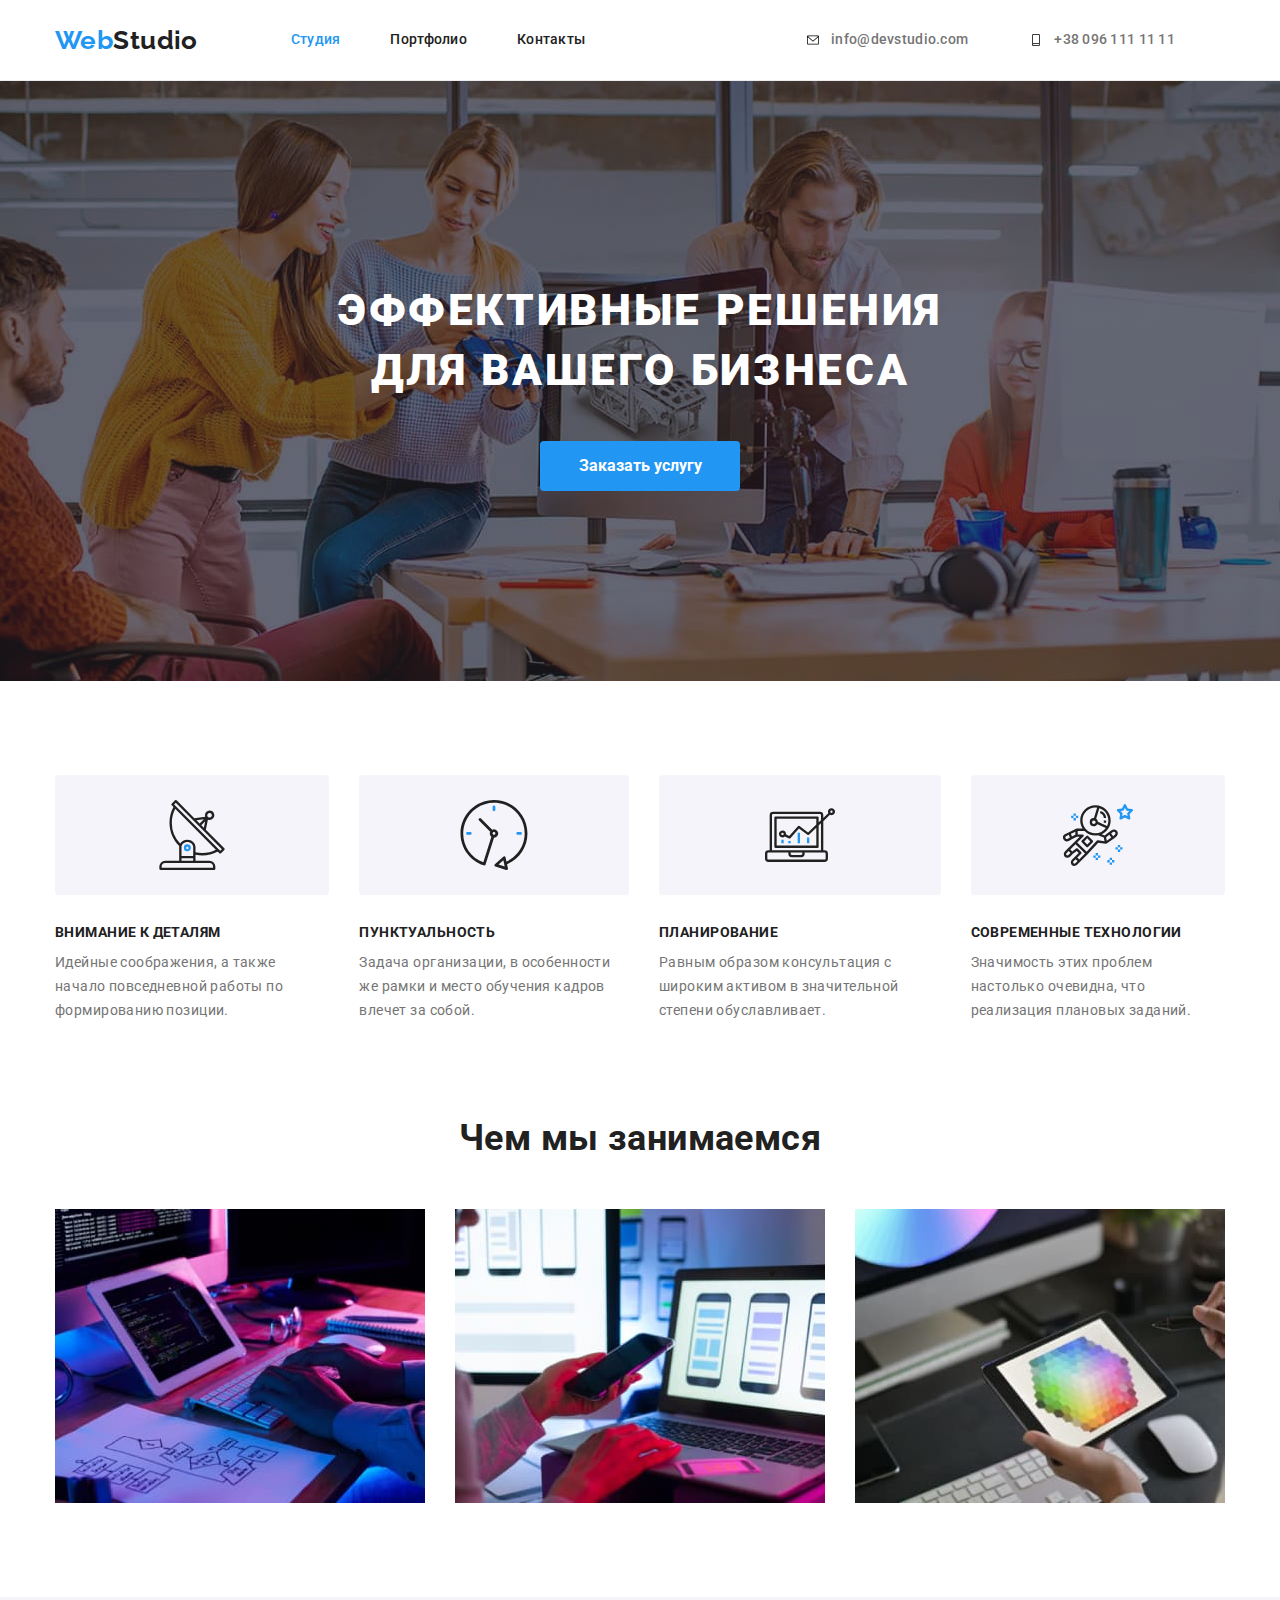
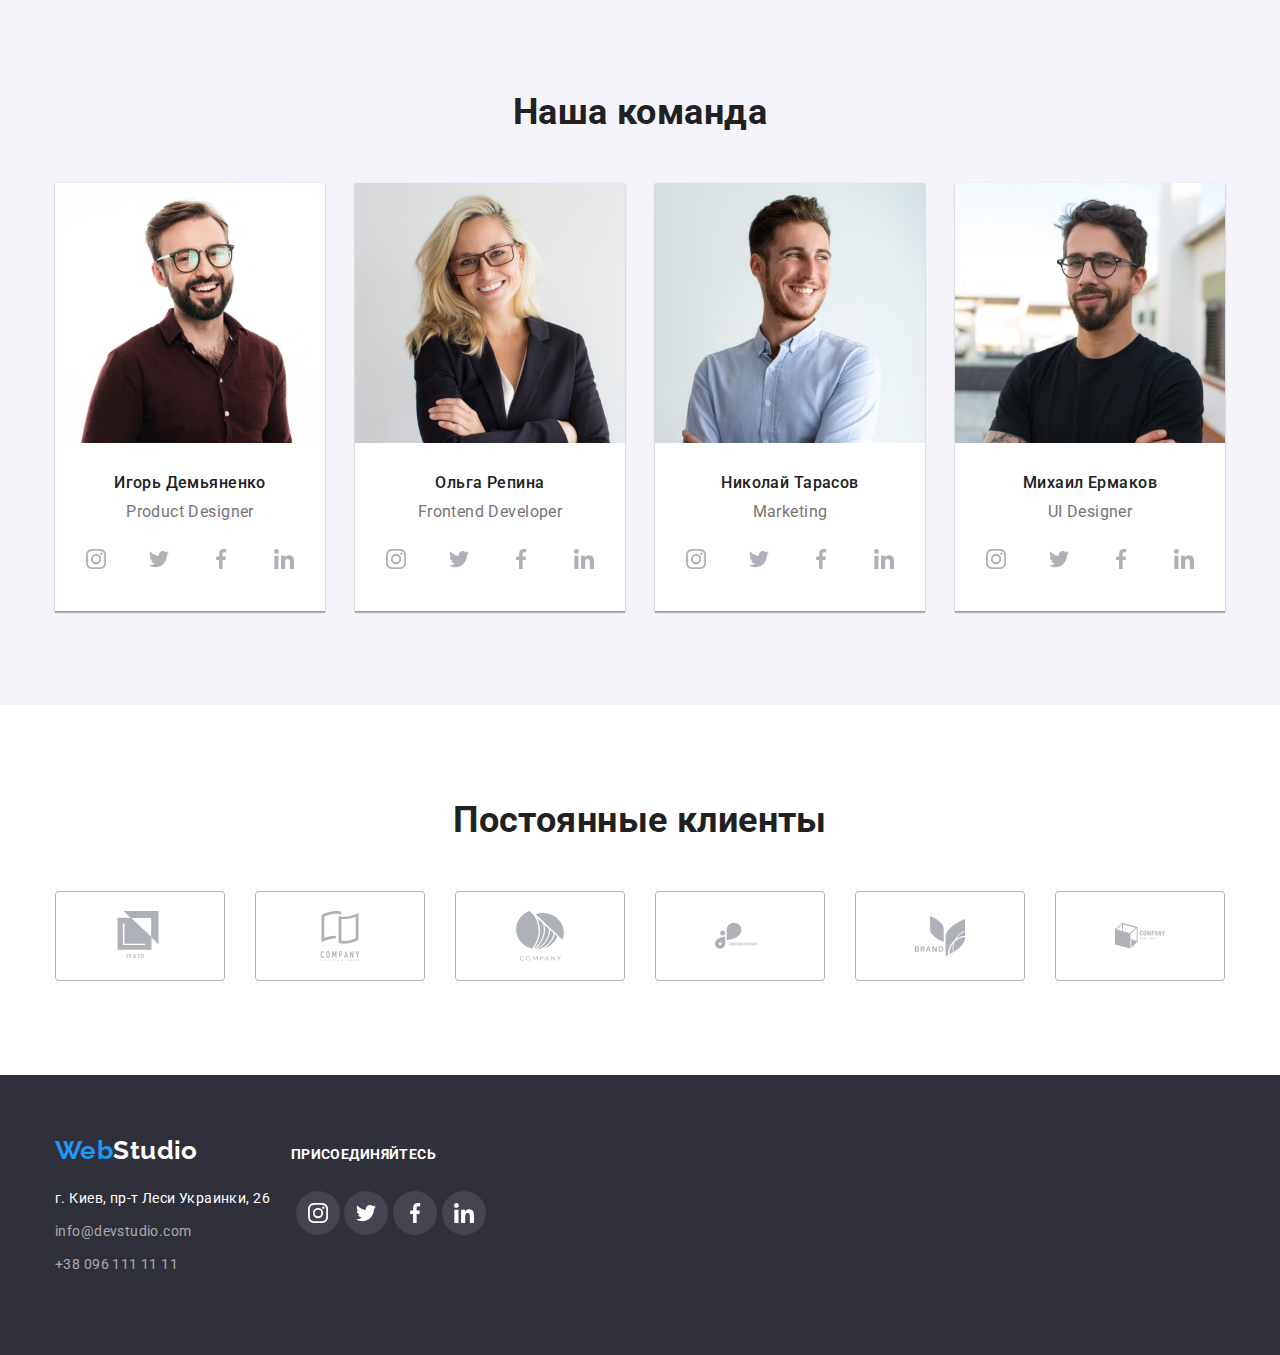
==== index.html @ 6f7464fd "добавляет фоновые изображения" ====
<!DOCTYPE html>
<html lang="ru">
<head>
    <meta charset="UTF-8">
    <meta name="viewport" content="width=device-width, initial-scale=1.0">
    <title>Студия</title>
    <!-- <link rel="preconnect" href="https://fonts.gstatic.com">
    <link rel="preconnect" href="https://fonts.gstatic.com"> -->
    <link rel="stylesheet" href="https://cdnjs.cloudflare.com/ajax/libs/modern-normalize/1.0.0/modern-normalize.min.css" />
    <link href="https://fonts.googleapis.com/css2?family=Raleway:wght@700&family=Roboto:wght@400;500;700;900&display=swap" rel="stylesheet" />
    <link rel="stylesheet" href="./css/styles.css" />
</head>
<body>
    <!-- Шапка сайта -->
    <header class="page-header">
        <!-- Навигация -->
        <div class="container header-container">
            <nav class="nav">
                <a href="./index.html" class="logo link" lang="en"><span class="logo-span">Web</span>Studio</a>
                <ul class="site-nav marker">
                    <li class="item"><a href="./index.html" class="link current">Студия</a></li>
                    <li class="item"><a href="./portfolio.html" class="link">Портфолио</a></li>
                    <li class="item"><a href="" class="link">Контакты</a></li>
                </ul>
            </nav>
            <ul class="auth-nav marker">
                <li class="item"> 
                    <a href="mailto:info@devstudio.com" lang="en" class="link">
                        <div class="icon-container">     
                            <svg class="head-icon" width="16" height="12">
                                <use href="./images/symbol-defs.svg#envelope"></use>                                               
                            </svg>
                        </div> 
                    info@devstudio.com</a>
                    
                </li>
                <li class="item">
                    
                        <a href="tel:+38 096 111 11 11" class="link">
                            <div class="icon-container">
                                <svg class="head-icon" width="16" height="12">
                                    <use href="./images/symbol-defs.svg#smartphone"></use>
                                </svg>
                            </div>
                        +38 096 111 11 11</a></li>
                    
            </ul>
        </div>
    </header>
    <main>
        <!-- Баннер -->
        <section class="hero">
            <div class="container">
                <h1 class="hero-title">Эффективные решения для вашего бизнеса</h1>
                <button class="button">Заказать услугу </button>
            </div>
        </section>
        <!-- Особенности работы -->
        <section class="section">
            <div class="container">
                <h2 class="section-title hiden">Особенности</h2>
                <ul class="features marker">
                    <li class="features-item icon-antenna">
                        <div class="icon-features">
                            <svg width="70" height="70">
                                <use href="./images/symbol-defs.svg#antenna"></use>
                            </svg>
                        </div>
                        <h3 class="features-title">Внимание к деталям</h3>
                        <p class="features-content">Идейные соображения, а также начало повседневной работы по формированию позиции.</p>
                    </li>
                    <li class="features-item icon-clock">
                        <div class="icon-features">
                            <svg width="70" height="70">
                                <use href="./images/symbol-defs.svg#clock"></use>
                            </svg>
                        </div>
                        <h3 class="features-title">Пунктуальность</h3>
                        <p class="features-content">Задача организации, в особенности же рамки и место обучения кадров влечет за собой.
                        </p>
                    </li>
                    <li class="features-item icon-diagram">
                        <div class="icon-features">
                            <svg width="70" height="70">
                                <use href="./images/symbol-defs.svg#diagram"></use>
                            </svg>
                        </div>
                        <h3 class="features-title">Планирование</h3>
                        <p class="features-content">Равным образом консультация с широким активом в значительной степени обуславливает.
                        </p>
                    </li>
                    <li class="features-item icon-astronaut">
                        <div class="icon-features">
                            <svg width="70" height="70">
                                <use href="./images/symbol-defs.svg#astronaut"></use>
                            </svg>
                        </div>
                        <h3 class="features-title">Современные технологии</h3>
                        <p class="features-content">Значимость этих проблем настолько очевидна, что реализация плановых заданий.</p>
                    </li>
                </ul>
            </div>
        </section>
        <!-- Примеры работы -->
        <section class="section">
            <div class="container">
                <h2 class="section-title">Чем мы занимаемся</h2>
                <ul class="pattern marker">
                    <li class="pattern-item"><img src="./images/example1.jpg" alt="Изображение, работа инженера за планшетом" width="370" height="294"></li>
                    <li class="pattern-item"><img src="./images/example2.jpg" alt="Изображение, работа за лептопом" width="370" height="294"></li>
                    <li class="pattern-item"><img src="./images/example3.jpg" alt="Изображение, работа дизайнера" width="370" height="294"></li>
                </ul>
            </div>
        </section>
        <!-- Команда -->
        <section class="section team-style">
            <div class="container">
                <h2 class="section-title">Наша команда</h2>
                <ul class="team marker">
                    <li class="team-member">
                        <img src="./images/teammember1.jpg" alt="Изображение мужчины" width="270" height="260">
                        <h3 class="team-title">Игорь Демьяненко</h3>
                        <p class="team-content" lang="en">Product Designer</p>
                        <ul class="team-link marker">
                            <li>
                                <a href="" aria-label="Инстаграм" class=" social-link">                                  
                                    <svg class="team-icon" width="20" height="20">
                                        <use href="./images/symbol-defs.svg#instagram"></use>
                                    </svg>
                                </a>
                            </li>
                            <li>
                                <a href="" aria-label="Твиттер" class="social-link">
                                    <svg class="team-icon" width="20" height="20">
                                        <use href="./images/symbol-defs.svg#twitter"></use>
                                    </svg>                                    
                                </a>
                            </li>
                            <li>
                                <a href="" aria-label="Фейсбук"class="link social-link">
                                    <svg class="team-icon" width="20" height="20">
                                        <use href="./images/symbol-defs.svg#facebook"></use>
                                    </svg>
                                </a>
                            </li>
                            <li>
                                <a href="" aria-label="Линкедин"class="link social-link">                                    
                                    <svg class="team-icon" width="20" height="20">
                                        <use href="./images/symbol-defs.svg#linkedin"></use>
                                    </svg>
                                </a>
                            </li>
                        </ul>
                    </li>
                    <li class="team-member">
                        <img src="./images/teammember2.jpg" alt="Изображение женщины" width="270" height="260">
                        <h3 class="team-title">Ольга Репина</h3>
                        <p class="team-content" lang="en">Frontend Developer</p>
                        <ul class="team-link marker">
                            <li>
                                <a href="" aria-label="Инстаграм" class="link social-link">
                                    <svg class="team-icon" width="20" height="20">
                                        <use href="./images/symbol-defs.svg#instagram"></use>
                                    </svg>
                                </a>
                            </li>
                            <li>
                                <a href="" aria-label="Твиттер" class="link social-link">
                                    <svg class="team-icon" width="20" height="20">
                                        <use href="./images/symbol-defs.svg#twitter"></use>
                                    </svg>
                                </a>
                            </li>
                            <li>
                                <a href="" aria-label="Фейсбук" class="link social-link">
                                    <svg class="team-icon" width="20" height="20">
                                        <use href="./images/symbol-defs.svg#facebook"></use>
                                    </svg>
                                </a>
                            </li>
                            <li>
                                <a href="" aria-label="Линкедин" class="link social-link">
                                    <svg class="team-icon" width="20" height="20">
                                        <use href="./images/symbol-defs.svg#linkedin"></use>
                                    </svg>
                                </a>
                            </li>
                        </ul>
                    <li class="team-member">
                        <img src="./images/teammember3.jpg" alt="Изображение мужчины" width="270" height="260">
                        <h3 class="team-title">Николай Тарасов</h3>
                        <p class="team-content" lang="en">Marketing</p>
                        <ul class="team-link marker">
                            <li>
                                <a href="" aria-label="Инстаграм" class="link social-link">
                                    <svg class="team-icon" width="20" height="20">
                                        <use href="./images/symbol-defs.svg#instagram"></use>
                                    </svg>
                                </a>
                            </li>
                            <li>
                                <a href="" aria-label="Твиттер" class="link social-link">
                                    <svg class="team-icon" width="20" height="20">
                                        <use href="./images/symbol-defs.svg#twitter"></use>
                                    </svg>
                                </a>
                            </li>
                            <li>
                                <a href="" aria-label="Фейсбук" class="link social-link">
                                    <svg class="team-icon" width="20" height="20">
                                        <use href="./images/symbol-defs.svg#facebook"></use>
                                    </svg>
                                </a>
                            </li>
                            <li>
                                <a href="" aria-label="Линкедин" class="link social-link">
                                    <svg class="team-icon" width="20" height="20">
                                        <use href="./images/symbol-defs.svg#linkedin"></use>
                                    </svg>
                                </a>
                            </li>
                        </ul>
                    </li>
                    <li class="team-member">
                        <img src="./images/teammember4.jpg" alt="Изображение мужчины" width="270" height="260">
                        <h3 class="team-title">Михаил Ермаков</h3>
                        <p class="team-content" lang="en">UI Designer</p>
                        <ul class="team-link marker">
                            <li>
                                <a href="" aria-label="Инстаграм" class="link social-link">
                                    <svg class="team-icon" width="20" height="20">
                                        <use href="./images/symbol-defs.svg#instagram"></use>
                                    </svg>
                                </a>
                            </li>
                            <li>
                                <a href="" aria-label="Твиттер" class="link social-link">
                                    <svg class="team-icon" width="20" height="20">
                                        <use href="./images/symbol-defs.svg#twitter"></use>
                                    </svg>
                                </a>
                            </li>
                            <li>
                                <a href="" aria-label="Фейсбук" class="link social-link">
                                    <svg class="team-icon" width="20" height="20">
                                        <use href="./images/symbol-defs.svg#facebook"></use>
                                    </svg>
                                </a>
                            </li>
                            <li>
                                <a href="" aria-label="Линкедин" class="link social-link">
                                    <svg class="team-icon" width="20" height="20">
                                        <use href="./images/symbol-defs.svg#linkedin"></use>
                                    </svg>
                                </a>
                            </li>
                        </ul>
                    </li>
                </ul>
            </div>
        </section>    
        <section class="section">
            <div class="container">
                <h2 class="section-title">Постоянные клиенты</h2>
                <ul class="clients marker">
                    <li class="clients-item">
                        <a href="" class="company-link">
                            <svg class="button-icon" width="50" height="50">
                                <use href="./images/symbol-defs.svg#logo-1"></use>
                            </svg>
                         </a>
                    </li>
                    <li class="clients-item">
                        <a href="" aria-label="Линкедин" class="link company-link">
                            <svg class="team-icon" width="50" height="50">
                                <use href="./images/symbol-defs.svg#logo-2"></use>
                            </svg>
                        </a>    
                    </li>
                    <li class="clients-item">
                        <a href="" aria-label="Линкедин" class="link company-link">
                            <svg class="team-icon" width="50" height="50">
                                <use href="./images/symbol-defs.svg#logo-3"></use>
                            </svg>
                        </a>    
                    </li>
                    <li class="clients-item">
                        <a href="" aria-label="Линкедин" class="link company-link">
                            <svg class="team-icon" width="50" height="50">
                                <use href="./images/symbol-defs.svg#logo-4"></use>
                            </svg>
                        </a>    
                    </li>
                    <li class="clients-item">
                        <a href="" aria-label="Линкедин" class="link company-link">
                            <svg class="team-icon" width="50" height="50">
                                <use href="./images/symbol-defs.svg#logo-5"></use>
                            </svg>
                        </a>    
                    </li>
                    <li class="clients-item">
                        <a href="" aria-label="Линкедин" class="link company-link">
                            <svg class="team-icon" width="50" height="50">
                                <use href="./images/symbol-defs.svg#logo-6"></use>
                            </svg>
                        </a>    
                    </li>
                </ul>
            </div>

        </section>  
    </main>
    <!-- Футер -->
    <footer class="footer">
        <div class="container">
            <div class="footer-asress">
                <a href="./index.html" class="logo link" lang="en"><span class="logo-span">Web</span>Studio</a>
                <address class="address">
                    г. Киев, пр-т Леси Украинки, 26
                </address>
                <ul class="footer-nav marker">
                    <li><a href="" class="footer-nav link" lang="en">info@devstudio.com</a></li>
                    <li><a href="" class="footer-nav link">+38 096 111 11 11</a></li>
                </ul>
            </div>
            <div class="footer-conteiner">
                <p>присоединяйтесь</p>
                <ul class="footer-link marker">
                    <li>
                        <a href="" aria-label="Инстаграм" class="social-link">
                            <svg class="team-icon" width="20" height="20">
                                <use href="./images/symbol-defs.svg#instagram"></use>
                            </svg>
                        </a>
                    </li>
                    <li>
                        <a href="" aria-label="Твиттер" class="social-link">
                            <svg class="team-icon" width="20" height="20">
                                <use href="./images/symbol-defs.svg#twitter"></use>
                            </svg>
                        </a>
                    </li>
                    <li>
                        <a href="" aria-label="Фейсбук" class="social-link">
                            <svg class="team-icon" width="20" height="20">
                                <use href="./images/symbol-defs.svg#facebook"></use>
                            </svg>
                        </a>
                    </li>
                    <li>
                        <a href="" aria-label="Линкедин" class="social-link">
                            <svg class="team-icon" width="20" height="20">
                                <use href="./images/symbol-defs.svg#linkedin"></use>
                            </svg>
                        </a>
                    </li>
                </ul>
            </div>
        </div>
    </footer>
</body>
</html>
---- css/styles.css ----
/* цвет заголовков  #212121; */
/* основной цвет текста #757575; */
/* белый  #FFFFFF; */
/* акцент #2196F3; */
/* цвет фона #E5E5E5; */
:root {
  --title-text-color: #212121;
  --accent-color: #2196f3;
  --primary-text-color: #757575;
  --page-background-color: #e5e5e5;
  --white-color: #ffffff;
  --second-bg-color: #2f303a;
  --third-bg-color: #f5f4fa;
  --card-set-gap: 30px;
}
body {
  background-color: var(--pfge-background-color);
  color: var(--primary-text-color);
  font-family: Roboto, sans-serif;
  font-weight: 400;
  font-size: 14px;
  line-height: 1.71;
  letter-spacing: 0.03em;
  min-height: 100vh;
}
/* Убираем внешние отступы */
body,
h1,
h2,
h3,
h4,
p {
  margin: 0;
}
img {
  display: block;
  max-width: 100%;
  height: auto;
}
:active,
:hover,
:focus {
  outline: 0;
  outline-offset: 0;
}
.container {
  width: 1200px;
  padding-left: 15px;
  padding-right: 15px;

  margin-left: auto;
  margin-right: auto;
  margin: 0 auto;
}
.section {
  padding-top: 94px;
}
.hero {
  padding-top: 200px;
  padding-bottom: 200px;
}
.hero-title {
  font-family: roboto;
}
.link {
  text-decoration: none;
}
.marker {
  list-style: none;
  padding: 0;
  margin: 0;
}
/* site-nav */
/* .page-header {
  display: flex;
  align-items: center;
  justify-content: space-between;
  padding: 10px;
} */
.nav,
.site-nav,
.auth-nav,
.header-container {
  display: flex;
  justify-content: space-between;
  align-items: center;
}
.page-header {
  border-bottom: 1px solid #ececec;
}

.logo {
  color: var(--title-text-color);
  font-family: Raleway;
  font-weight: 700;
  font-size: 26px;
  line-height: 1.19;

  display: inline-block;
  margin-right: 93px;
}
.logo-span {
  color: var(--accent-color);
}
.site-nav .link,
.auth-nav .link {
  color: var(--title-text-color);
  font-weight: 500;
  font-size: 14px;
  line-height: 1.14;
  letter-spacing: 0.02em;
  margin-right: 50px;

  padding-top: 32px;
  padding-bottom: 32px;
  display: flex;
}
.site-nav .link:not(:last-child) {
  margin-right: 50px;
}
.auth-nav .link {
  color: var(--primary-text-color);
  margin-left: 10px;
}

.site-nav .link.current {
  color: var(--accent-color);
}
.site-nav .link:hover,
.auth-nav .link:hover,
.site-nav .link:focus,
.auth-nav .link:focus {
  color: var(--accent-color);
  fill: var(--accent-color);
}
.icon-container {
  cursor: pointer;
  display: flex;
  align-items: center;
  margin-right: 10px;
}
/* .icon-container:hover.head-icon {
  fill: var(--accent-color);
} */
/* hero */
.hero {
  max-width: 1600px;
  height: 600px;
  margin-right: auto;
  margin-left: auto;
  background-image: linear-gradient(
      to right,
      rgba(47, 48, 58, 0.4),
      rgba(47, 48, 58, 0.4)
    ),
    url(../images/hero-img-bg.jpg);
  background-repeat: no-repeat;
  background-position: center;
  background-size: cover;
  text-align: center;
  background-color: rgba(47, 48, 58, 0.4);
}
.hero-title {
  color: var(--white-color);
  font-weight: 900;
  font-size: 44px;
  line-height: 1.36;
  letter-spacing: 0.06em;
  text-align: center;
  text-transform: uppercase; /*прописными*/
  max-width: 700px;

  margin-top: 0;
  margin: 0 auto 40px;
  display: block;
}
/* button */
.button {
  color: var(--white-color);
  background-color: var(--accent-color);
  font-family: inherit;
  font-weight: 700;
  font-size: 16px;
  line-height: 1.9;
  text-align: center;

  padding: 10px 32px;
  min-width: 200px;
  height: 50px;
  border-radius: 4px;
  margin: 0 auto;
  border: none;
  cursor: pointer;
}
/* sections */
.section-title {
  color: var(--title-text-color);
  font-weight: 700;
  font-size: 36px;
  line-height: 1.17;
  text-align: center;

  margin-top: 0;
  margin-bottom: 50px;
}
.features {
  display: flex;
}
.features-item:not(:last-child) {
  margin-right: 30px;
}
.features-item {
  display: inline-block;
}
.icon-features {
  display: flex;
  align-items: center;
  justify-content: center;
  border-radius: 4px;
  margin-bottom: 30px;
  height: 120px;
  fill: var(--primary-text-color);
  background-color: var(--third-bg-color);
}

/* добавляет через фон иконки 
.features-item::before {
  display: block;
  content: '';
  height: 120px;
  background-size: contain;
  background-repeat: no-repeat;
  background-position: center;
  background-color: var(--third-bg-color);
  border-radius: 4px;
  margin-bottom: 30px;
}
.icon-antenna::before {
  background-image: url(../images/antenna.svg);
}
.icon-astronaut::before {
  background-image: url(../images/astronaut.svg);
}
.icon-diagram::before {
  background-image: url(../images/diagram.svg);
}
.icon-clock::before {
  background-image: url(../images/clock.svg);
} */
.features-title {
  color: var(--title-text-color);
  font-weight: 700;
  font-size: 14px;
  line-height: 1.14;
  text-transform: uppercase;

  margin-top: 0;
  margin-bottom: 10px;
}
.features-content {
  color: var(--primary-text-color);
  margin-top: 0;
  margin-bottom: 0;

  display: flex;
}
.pattern {
  display: flex;
  justify-content: space-between;
}
.pattern-item {
  display: block;
}
/* .pattern-item:not(:last-child) {
  margin-right: 30px;
} */
.team {
  display: flex;
  padding-bottom: 94px;
}
.team-title {
  color: var(--title-text-color);
  font-weight: 500;
  font-size: 16px;
  line-height: 1.19;

  margin-top: 30px;
  margin-bottom: 10px;
  text-align: center;
}
.team-content {
  color: var(--primary-text-color);
  font-weight: 400;
  font-size: 16px;
  line-height: 1.19;

  margin-top: 0;
  margin-bottom: 0;
  padding-bottom: 16px;
  text-align: center;

  background: #ffffff;

  border-bottom: 4px;
}
.team-style {
  background-color: var(--third-bg-color);
  margin-top: 94px;
}
.team-member {
  background-color: var(--white-color);
  box-shadow: 0px 1px 3px rgba(0, 0, 0, 0.12), 0px 1px 1px rgba(0, 0, 0, 0.14),
    0px 2px 1px rgba(0, 0, 0, 0.2);
}
.team-member:not(:last-child) {
  margin-right: 30px;
}
.social-link {
  align-items: center;
  cursor: pointer;
  display: flex;
  width: 44px;
  height: 44px;

  border-radius: 50%;
  justify-content: center;
  fill: #afb1b8;
}
.team-link {
  display: flex;
  padding-bottom: 30px;
  justify-content: space-evenly;
}
.social-link:hover,
.social-link:focus {
  background-color: var(--accent-color);
  fill: var(--white-color);
}
.hiden {
  clip-path: inset(100%);
  clip: rect(1px 1px 1px 1px); /* IE 6/7 */
  clip: rect(1px, 1px, 1px, 1px);
  height: 1px;
  overflow: hidden;
  position: absolute;
  white-space: nowrap; /* added line */
  width: 1px;
}
.clients {
  align-items: center;
  cursor: pointer;
  display: flex;
  padding-bottom: 94px;
}
.company-link {
  align-items: center;
  justify-content: center;
  cursor: pointer;
  display: flex;
  width: 170px;
  height: 90px;
  margin-right: 30px;
  border: 1px solid #afb1b8;
  border-radius: 4px;
  fill: #afb1b8;
}
.company-link:hover,
.company-link:focus {
  fill: var(--accent-color);
  border: 1px solid var(--accent-color);
}
.clients-item:last-child {
  margin-right: 0;
}
/* footer */
.footer .logo {
  color: var(--white-color);
}
.footer {
  background-color: var(--second-bg-color);
  padding-top: 60px;
  padding-bottom: 60px;
  display: flex;
  align-items: BASELINE;
}
.footer-nav {
  display: block;
  color: rgba(255, 255, 255, 0.6);
  padding-bottom: 9px;
}

.address {
  color: var(--white-color);
  font-style: normal;

  padding-top: 20px;
  margin-bottom: 9px;
}
.footer .container {
  display: flex;
  align-items: baseline;
}
.footer-adress {
  margin-right: 50px;
}
.footer .container P {
  font-family: Roboto;
  font-style: normal;
  font-weight: bold;
  font-size: 14px;
  line-height: 1.14;
  letter-spacing: 0.03em;
  text-transform: uppercase;
  color: var(--white-color);
}

.footer-link {
  display: flex;
  margin-top: 20px;
  justify-content: space-evenly;
  height: 60px;
  width: 200px;
  align-items: center;
}
.footer .social-link {
  fill: var(--white-color);
  background: rgba(255, 255, 255, 0.1);
}
.footer-link .social-link:hover,
.footer-link .social-link:focus {
  background-color: var(--accent-color);
}

/* portfolio */
.example-title {
  color: var(--title-text-color);
  font-weight: 700;
  font-size: 18px;
  line-height: 2;
  letter-spacing: 0.06em;

  /* margin-top: 20px;
  margin-bottom: 4px; */
}
.example-items {
  /* width: 370px; */
  display: block;
  flex-basis: calc((100% - 60px) / 3);
  border: 1px solid #eeeeee;
  margin-bottom: 30px;
  margin-right: 30px;
}
.example-items:hover,
.example-items:focus {
  box-shadow: 0px 1px 1px rgba(0, 0, 0, 0.12), 0px 4px 4px rgba(0, 0, 0, 0.06),
    1px 4px 6px rgba(0, 0, 0, 0.16);
}
.example-content {
  color: var(--primary-text-color);
  font-weight: normal;
  font-size: 16px;
  line-height: 1.9;

  margin-top: 0;
  margin-bottom: 0;
}
.example-work {
  padding: 20px 24px 20px 24px;
}
.filter-item {
  display: inline-block;
  text-align: center;
  margin-right: 8px;
  border: none;
}
.filter-button:hover,
.filter-button:focus {
  color: var(--white-color);
  background-color: var(--accent-color);
  cursor: pointer;
  box-shadow: 0px 3px 1px rgba(0, 0, 0, 0.1), 0px 1px 2px rgba(0, 0, 0, 0.08),
    0px 2px 2px rgba(0, 0, 0, 0.12);
}
.filter-button {
  color: var(--title-text-color);
  background-color: var(--third-bg-color);
  font-weight: 500;
  font-size: 16px;
  line-height: 1.63;

  border-radius: 4px;
  border: none;
  padding: 6px 22px;
}
.filter {
  display: flex;
  justify-content: center;
  margin-bottom: 50px;
}
.example {
  margin: 0;
  list-style: none;
  display: flex;
  flex-wrap: wrap;
  margin-bottom: 94px;
}

.example-items:nth-child(3n) {
  margin-right: 0;
}
.example-items:nth-last-child(-n + 3) {
  margin-bottom: 0;
}
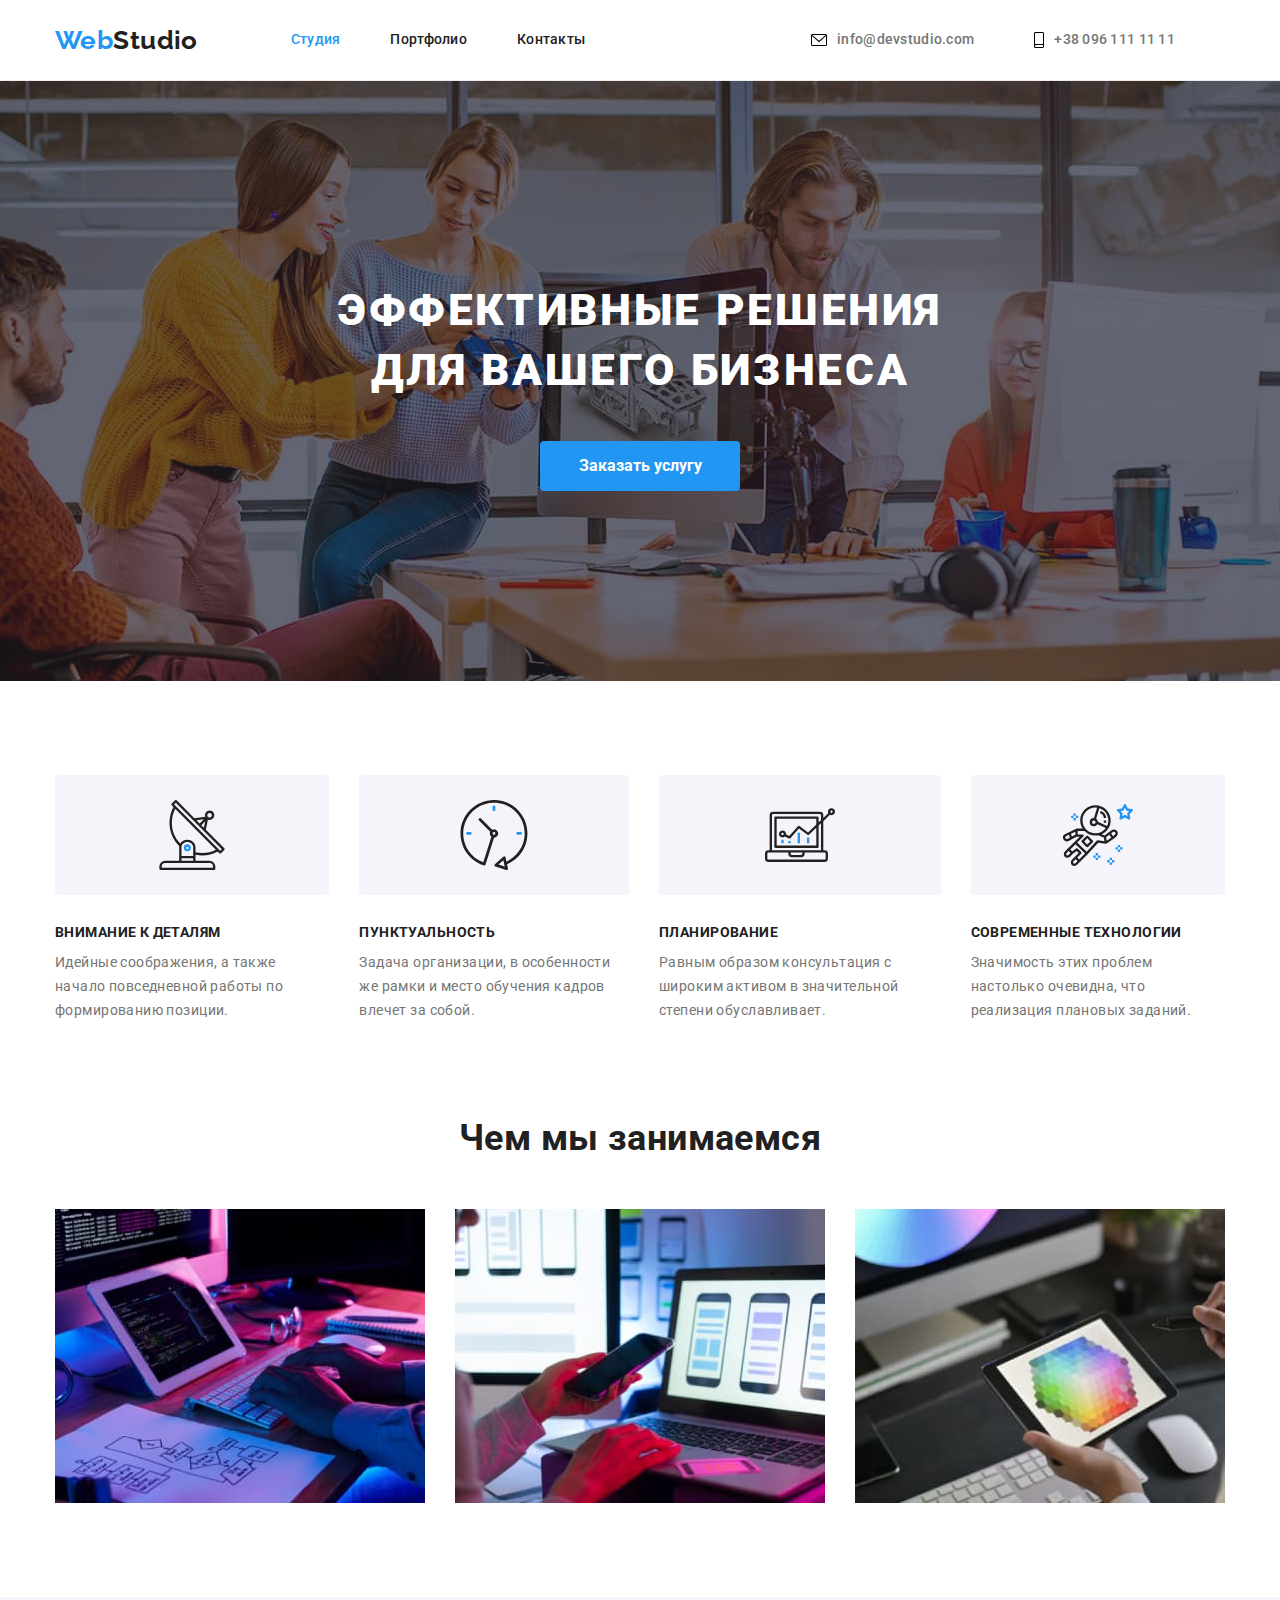
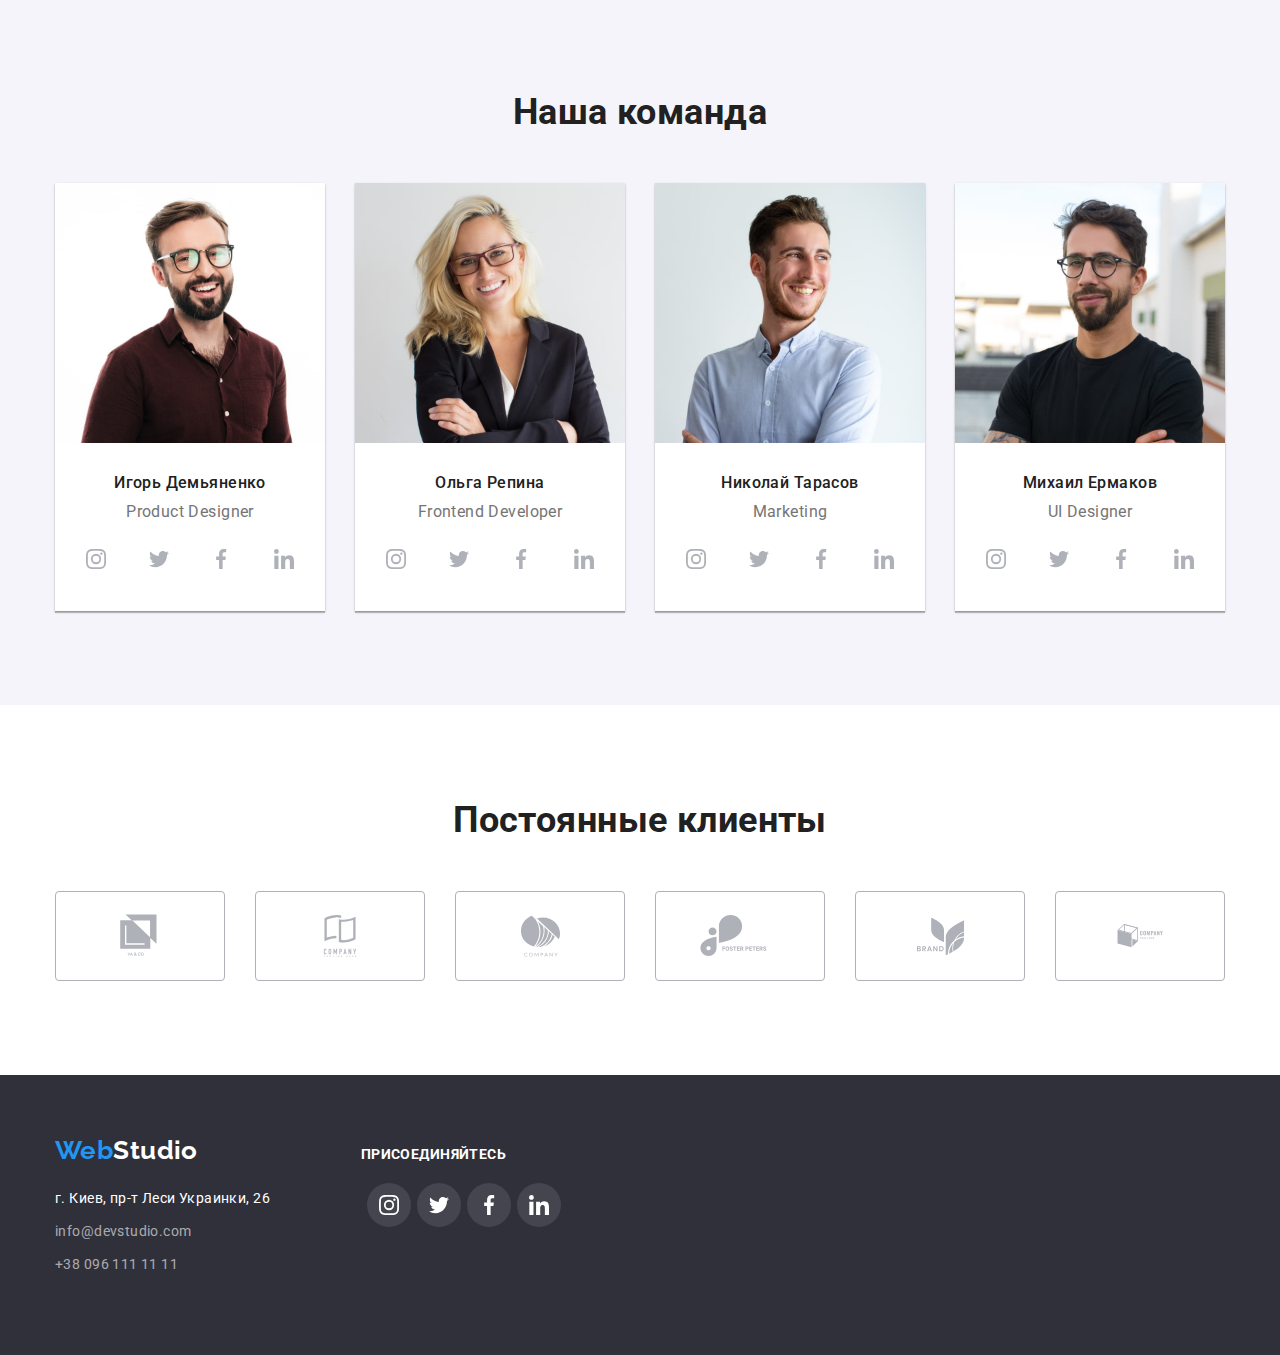
==== commit 4c122b30: "Исправления" ====
--- a/index.html
+++ b/index.html
@@ -27,7 +27,7 @@
                 <li class="item"> 
                     <a href="mailto:info@devstudio.com" lang="en" class="link">
                         <div class="icon-container">     
-                            <svg class="head-icon" width="16" height="12">
+                            <svg class="head-icon"  width="16" height="12">
                                 <use href="./images/symbol-defs.svg#envelope"></use>                                               
                             </svg>
                         </div> 
@@ -38,7 +38,7 @@
                     
                         <a href="tel:+38 096 111 11 11" class="link">
                             <div class="icon-container">
-                                <svg class="head-icon" width="16" height="12">
+                                <svg class="head-icon" width="10" height="16">
                                     <use href="./images/symbol-defs.svg#smartphone"></use>
                                 </svg>
                             </div>
@@ -49,7 +49,7 @@
     </header>
     <main>
         <!-- Баннер -->
-        <section class="hero">
+        <section class="section hero">
             <div class="container">
                 <h1 class="hero-title">Эффективные решения для вашего бизнеса</h1>
                 <button class="button">Заказать услугу </button>
@@ -102,7 +102,7 @@
             </div>
         </section>
         <!-- Примеры работы -->
-        <section class="section">
+        <section class="section section-patern">
             <div class="container">
                 <h2 class="section-title">Чем мы занимаемся</h2>
                 <ul class="pattern marker">
@@ -265,42 +265,42 @@
                 <ul class="clients marker">
                     <li class="clients-item">
                         <a href="" class="company-link">
-                            <svg class="button-icon" width="50" height="50">
+                            <svg class="button-icon" width="44.27" height="49.23">
                                 <use href="./images/symbol-defs.svg#logo-1"></use>
                             </svg>
                          </a>
                     </li>
                     <li class="clients-item">
                         <a href="" aria-label="Линкедин" class="link company-link">
-                            <svg class="team-icon" width="50" height="50">
+                            <svg class="team-icon" width="42" height="50">
                                 <use href="./images/symbol-defs.svg#logo-2"></use>
                             </svg>
                         </a>    
                     </li>
                     <li class="clients-item">
                         <a href="" aria-label="Линкедин" class="link company-link">
-                            <svg class="team-icon" width="50" height="50">
+                            <svg class="team-icon" width="41" height="42.6">
                                 <use href="./images/symbol-defs.svg#logo-3"></use>
                             </svg>
                         </a>    
                     </li>
                     <li class="clients-item">
                         <a href="" aria-label="Линкедин" class="link company-link">
-                            <svg class="team-icon" width="50" height="50">
+                            <svg class="team-icon" width="79.66" height="42.02">
                                 <use href="./images/symbol-defs.svg#logo-4"></use>
                             </svg>
                         </a>    
                     </li>
                     <li class="clients-item">
                         <a href="" aria-label="Линкедин" class="link company-link">
-                            <svg class="team-icon" width="50" height="50">
+                            <svg class="team-icon" width="59" height="47">
                                 <use href="./images/symbol-defs.svg#logo-5"></use>
                             </svg>
                         </a>    
                     </li>
                     <li class="clients-item">
                         <a href="" aria-label="Линкедин" class="link company-link">
-                            <svg class="team-icon" width="50" height="50">
+                            <svg class="team-icon" width="88.48" height="45.44">
                                 <use href="./images/symbol-defs.svg#logo-6"></use>
                             </svg>
                         </a>    
--- a/css/styles.css
+++ b/css/styles.css
@@ -54,6 +54,7 @@
 }
 .section {
   padding-top: 94px;
+  padding-bottom: 94px;
 }
 .hero {
   padding-top: 200px;
@@ -134,10 +135,16 @@
   fill: var(--accent-color);
 }
 .icon-container {
-  cursor: pointer;
-  display: flex;
-  align-items: center;
+  display: flex;
+  justify-content: center;
   margin-right: 10px;
+  height: 16px;
+}
+#svg-sprite {
+  display: none;
+}
+.head-icon {
+  height: 100%;
 }
 /* .icon-container:hover.head-icon {
   fill: var(--accent-color);
@@ -271,12 +278,14 @@
 .pattern-item {
   display: block;
 }
+.section-patern {
+  padding-top: 0;
+}
 /* .pattern-item:not(:last-child) {
   margin-right: 30px;
 } */
 .team {
   display: flex;
-  padding-bottom: 94px;
 }
 .team-title {
   color: var(--title-text-color);
@@ -305,7 +314,6 @@
 }
 .team-style {
   background-color: var(--third-bg-color);
-  margin-top: 94px;
 }
 .team-member {
   background-color: var(--white-color);
@@ -350,7 +358,6 @@
   align-items: center;
   cursor: pointer;
   display: flex;
-  padding-bottom: 94px;
 }
 .company-link {
   align-items: center;
@@ -399,6 +406,9 @@
 .footer .container {
   display: flex;
   align-items: baseline;
+}
+.footer-conteiner {
+  margin-left: 70px;
 }
 .footer-adress {
   margin-right: 50px;
@@ -418,8 +428,8 @@
   display: flex;
   margin-top: 20px;
   justify-content: space-evenly;
-  height: 60px;
-  width: 200px;
+  height: 44px;
+  width: 206px;
   align-items: center;
 }
 .footer .social-link {
@@ -450,10 +460,17 @@
   margin-bottom: 30px;
   margin-right: 30px;
 }
+
 .example-items:hover,
-.example-items:focus {
+.example-link:focus {
   box-shadow: 0px 1px 1px rgba(0, 0, 0, 0.12), 0px 4px 4px rgba(0, 0, 0, 0.06),
     1px 4px 6px rgba(0, 0, 0, 0.16);
+}
+.example-link {
+  display: inline-block;
+}
+ {
+  background-color: rgb(109, 20, 20);
 }
 .example-content {
   color: var(--primary-text-color);
